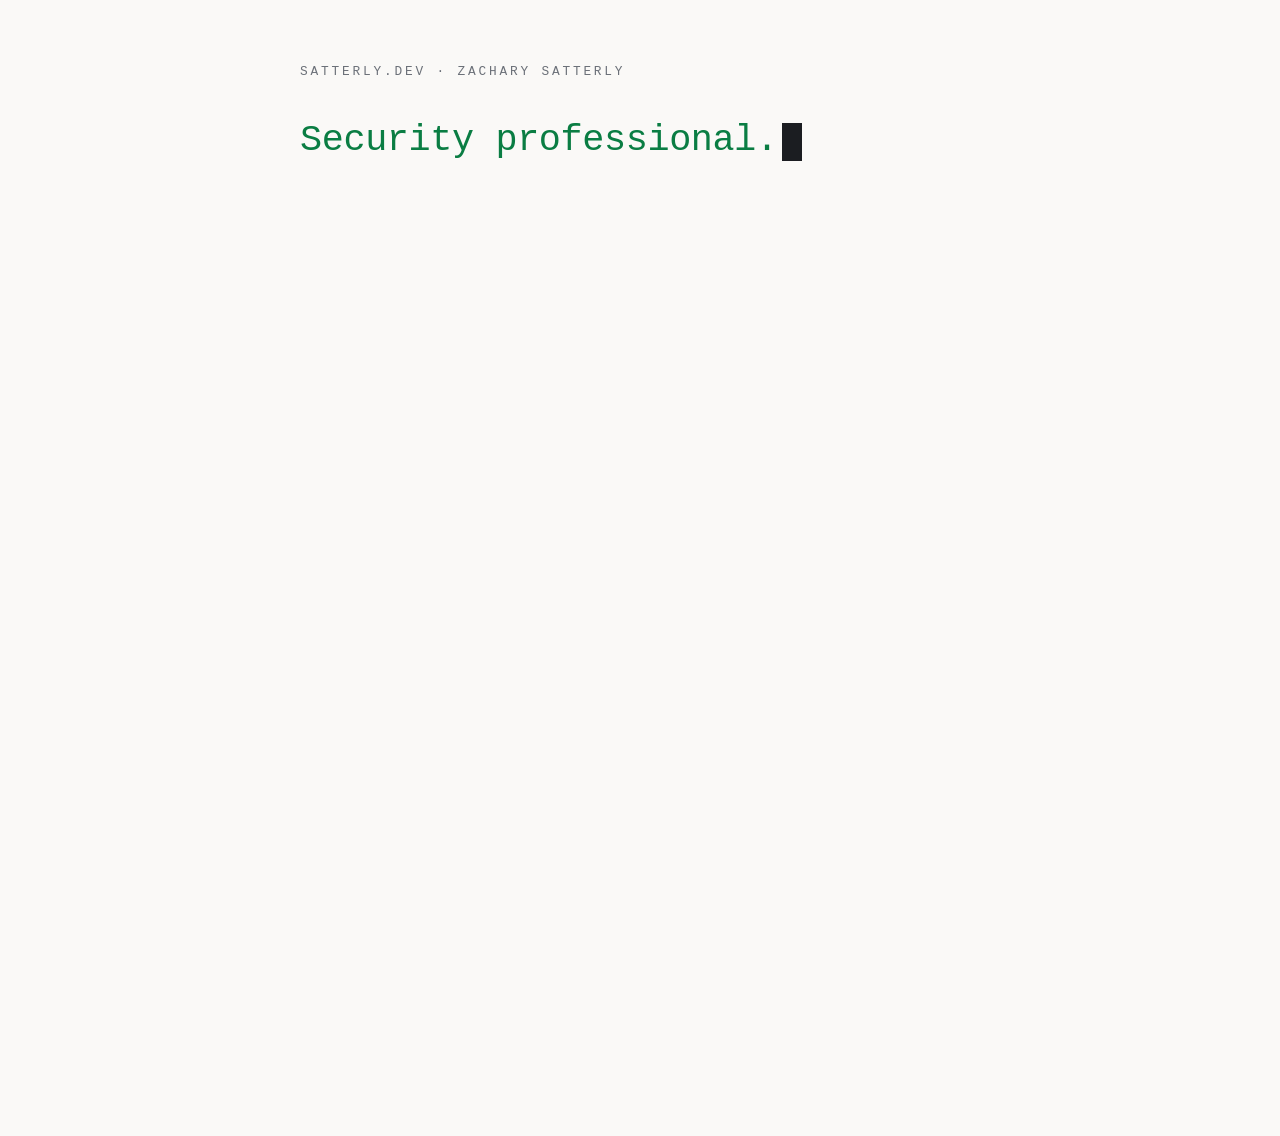
==== index.html @ 04067206 "homepage: series tagline under Writing, nagops as real Projects entry, post link live" ====
<!doctype html>
<html lang="en">
<head>
<meta charset="utf-8">
<meta name="viewport" content="width=device-width, initial-scale=1">
<title>Zachary Satterly — Security professional. AI developer.</title>
<meta name="description" content="Zachary Satterly. Security professional and AI developer.">
<meta property="og:title" content="Zachary Satterly">
<meta property="og:description" content="Security professional. AI developer.">
<style>
  :root {
    --bg: #0c0e12;
    --fg: #e8e6e1;
    --dim: #8a8f98;
    --faint: #3a3f47;
    --accent-sec: #7ee2a8;   /* security */
    --accent-ai: #8ab8ff;    /* AI */
    --mono: ui-monospace, "SF Mono", "JetBrains Mono", "Cascadia Code", Menlo, Consolas, monospace;
  }
  @media (prefers-color-scheme: light) {
    :root {
      --bg: #faf9f7;
      --fg: #1b1d21;
      --dim: #6b7078;
      --faint: #d8d5cf;
      --accent-sec: #0a7d43;
      --accent-ai: #1d5fd6;
    }
  }
  * { box-sizing: border-box; }
  html, body { margin: 0; padding: 0; }
  body {
    background: var(--bg);
    color: var(--fg);
    font-family: var(--mono);
    -webkit-font-smoothing: antialiased;
    display: flex;
    min-height: 100svh;
    align-items: center;
    justify-content: center;
  }
  main {
    width: min(680px, 92vw);
    padding: 4rem 0 5rem;
  }
  .kicker {
    font-size: 0.8rem;
    letter-spacing: 0.22em;
    text-transform: uppercase;
    color: var(--dim);
    margin: 0 0 2.2rem;
  }
  /* Typed headline. min-height is set at runtime from a pretext
     measurement of the FINAL text, so nothing below it shifts
     while the typewriter runs. */
  h1 {
    font-size: clamp(1.5rem, 4.6vw, 2.3rem);
    font-weight: 500;
    line-height: 1.45;
    margin: 0 0 1.6rem;
    letter-spacing: -0.01em;
  }
  h1 .sec { color: var(--accent-sec); }
  h1 .ai  { color: var(--accent-ai); }
  .caret {
    display: inline-block;
    width: 0.55em;
    height: 1.05em;
    margin-left: 0.12em;
    vertical-align: text-bottom;
    background: var(--fg);
    animation: blink 1.06s steps(1) infinite;
  }
  @keyframes blink { 50% { opacity: 0; } }
  .after-type { opacity: 0; transition: opacity 0.9s ease; }
  .after-type.show { opacity: 1; }
  .bio {
    font-size: 0.98rem;
    line-height: 1.75;
    color: var(--dim);
    margin: 0 0 2.6rem;
    max-width: 56ch;
  }
  .bio strong { color: var(--fg); font-weight: 500; }
  section h2 {
    font-size: 0.8rem;
    letter-spacing: 0.18em;
    text-transform: uppercase;
    color: var(--faint);
    margin: 2.4rem 0 0.9rem;
    font-weight: 500;
  }
  ul { list-style: none; margin: 0; padding: 0; }
  li { margin: 0.45rem 0; font-size: 0.95rem; line-height: 1.7; }
  a { color: var(--fg); text-decoration: none; border-bottom: 1px solid var(--faint); padding-bottom: 1px; }
  a:hover { border-bottom-color: var(--accent-ai); }
  .dim { color: var(--dim); }
  .placeholder { color: var(--dim); font-style: normal; }
  footer {
    margin-top: 3.4rem;
    padding-top: 1.2rem;
    border-top: 1px solid var(--faint);
    font-size: 0.78rem;
    color: var(--dim);
    line-height: 1.7;
  }
  footer a { color: var(--dim); }
  @media (prefers-reduced-motion: reduce) {
    .caret { animation: none; }
  }
</style>
</head>
<body>
<main>
  <p class="kicker">satterly.dev &middot; Zachary Satterly</p>

  <h1 id="headline" aria-label="Security professional. AI developer."><span id="typed"></span><span class="caret" id="caret" aria-hidden="true"></span></h1>

  <div class="after-type" id="rest">
    <p class="bio">
      Fifteen-plus years <strong>building and securing</strong> software:
      security programs stood up from zero, applications shipped, CI/CD
      supply chains hardened. Current focus is
      <strong>agent and AI security</strong>. The boundaries, the evals,
      the failure modes of systems that act on their own.
    </p>

    <section>
      <h2>Elsewhere</h2>
      <ul>
        <li><a href="https://github.com/ur-passwd-hash" rel="me">GitHub</a></li>
        <li><a href="mailto:zachary.satterly@gmail.com">zachary.satterly@gmail.com</a></li>
      </ul>
    </section>

    <section>
      <h2>Speaking</h2>
      <ul>
        <li>
          BSides Philadelphia 2023:
          <span class="dim">&ldquo;Whose Line is it Anyway? Attacks and Defenses in the Modern World of CI/CD&rdquo;</span>
        </li>
      </ul>
    </section>

    <section>
      <h2>Writing</h2>
      <p class="dim"><strong>build it &amp; secure it</strong> &mdash; agents build something real, I secure it and learn from it.</p>
      <ul>
        <li>
          <a href="/blog/done-isnt-safe/">Done isn't safe</a>
          <span class="dim">&middot; the agents shipped a site; the registry almost shipped a worm</span>
        </li>
        <li><a href="/blog/" class="dim">all posts &rarr;</a></li>
      </ul>
    </section>

    <section>
      <h2>Projects</h2>
      <ul id="projects">
        <li>
          <a href="https://nagops.com">nagops.com</a>
          <span class="dim">&middot; IS IT DONE YET? &mdash; the nag, gamified. Built by agents; being hardened in public.</span>
        </li>
        <!-- Template for future entries:
        <li><a href="https://github.com/USER/REPO">repo-name</a> <span class="dim">one-line description</span></li>
        -->
      </ul>
    </section>

    <footer>
      &copy; 2026 Zachary Satterly
    </footer>
  </div>
</main>

<script type="module" src="/main.js"></script>
</body>
</html>
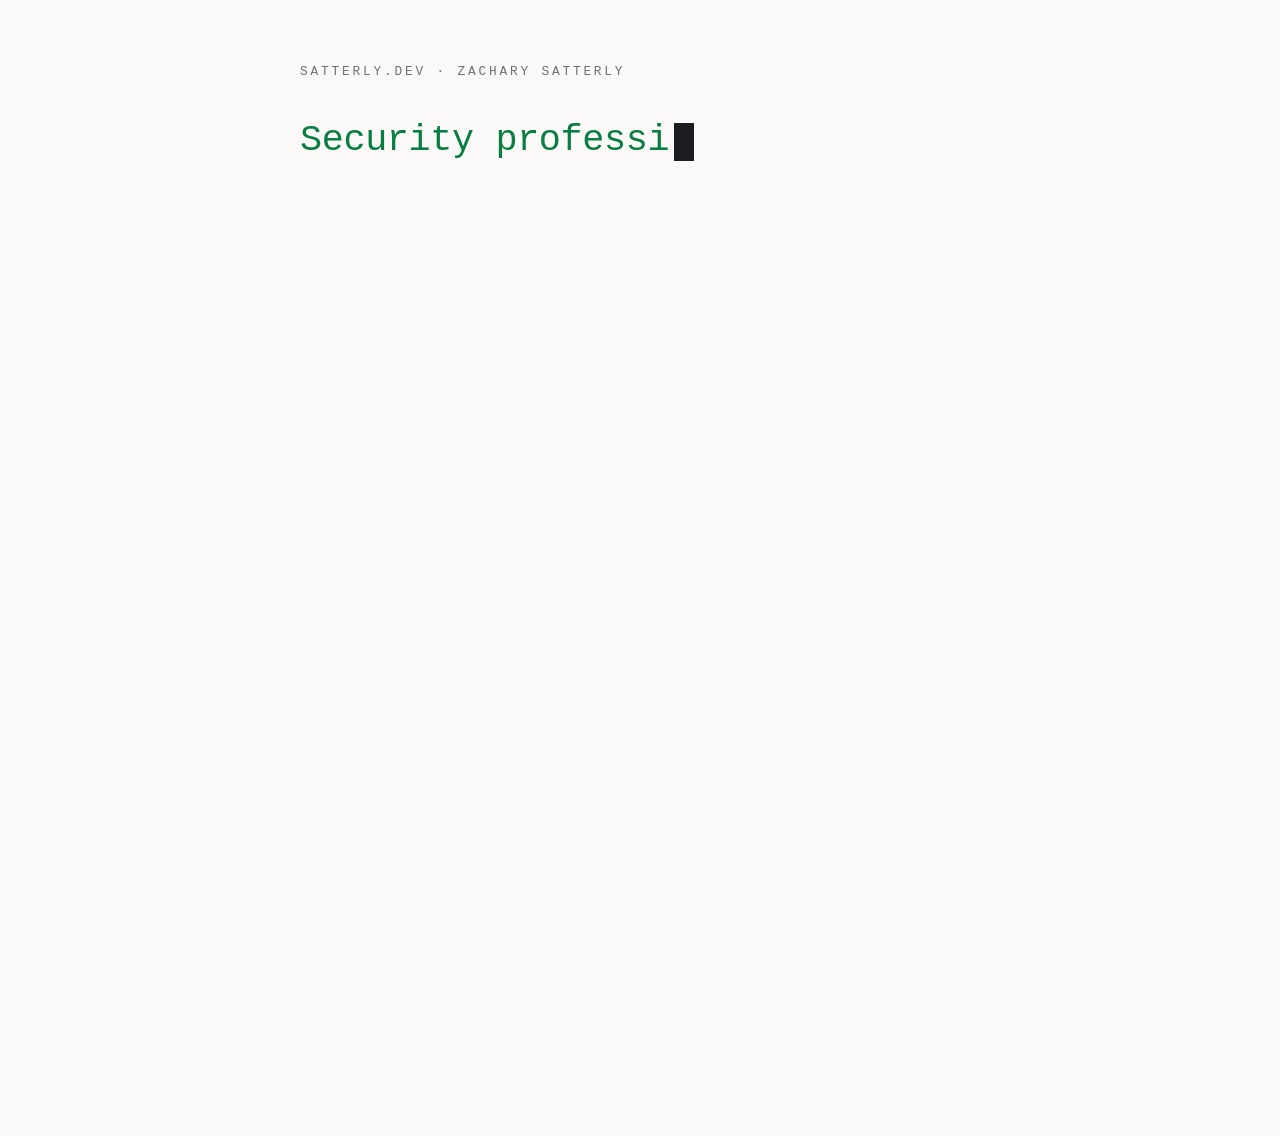
==== commit 90e786bd: "em-dash sweep: homepage, post, blog site_name" ====
--- a/index.html
+++ b/index.html
@@ -3,7 +3,7 @@
 <head>
 <meta charset="utf-8">
 <meta name="viewport" content="width=device-width, initial-scale=1">
-<title>Zachary Satterly — Security professional. AI developer.</title>
+<title>Zachary Satterly · Security professional. AI developer.</title>
 <meta name="description" content="Zachary Satterly. Security professional and AI developer.">
 <meta property="og:title" content="Zachary Satterly">
 <meta property="og:description" content="Security professional. AI developer.">
@@ -145,7 +145,7 @@
 
     <section>
       <h2>Writing</h2>
-      <p class="dim"><strong>build it &amp; secure it</strong> &mdash; agents build something real, I secure it and learn from it.</p>
+      <p class="dim"><strong>build it &amp; secure it</strong>: agents build something real, I secure it and learn from it.</p>
       <ul>
         <li>
           <a href="/blog/done-isnt-safe/">Done isn't safe</a>
@@ -160,7 +160,7 @@
       <ul id="projects">
         <li>
           <a href="https://nagops.com">nagops.com</a>
-          <span class="dim">&middot; IS IT DONE YET? &mdash; the nag, gamified. Built by agents; being hardened in public.</span>
+          <span class="dim">&middot; IS IT DONE YET? The nag, gamified. Built by agents; being hardened in public.</span>
         </li>
         <!-- Template for future entries:
         <li><a href="https://github.com/USER/REPO">repo-name</a> <span class="dim">one-line description</span></li>
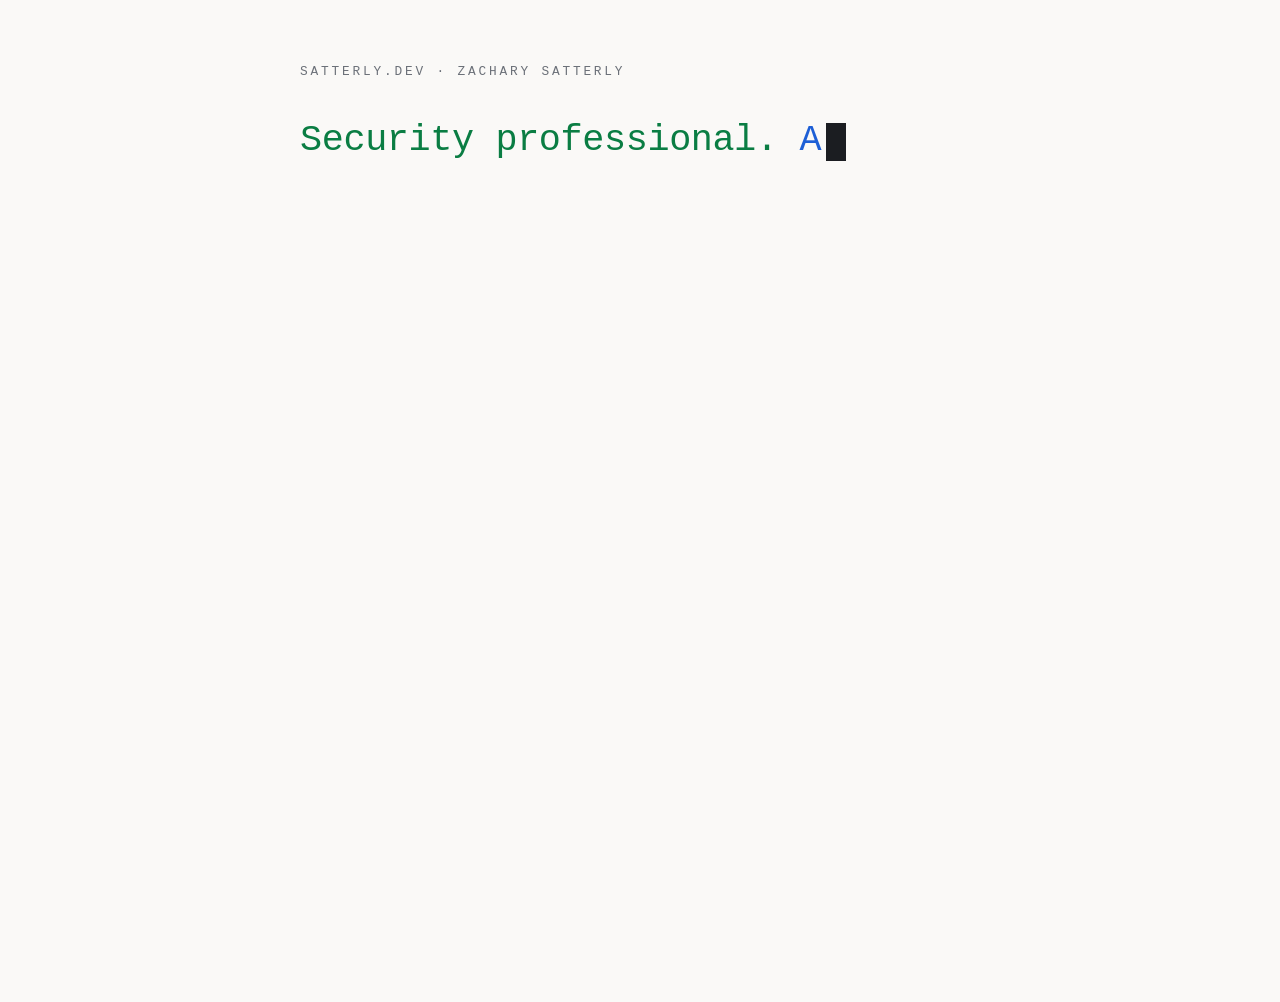
==== commit e2d6b80f: "homepage: cut the theme-explaining copy; nagops listed once, series named once as a label; bio trimm" ====
--- a/index.html
+++ b/index.html
@@ -120,9 +120,8 @@
     <p class="bio">
       Fifteen-plus years <strong>building and securing</strong> software:
       security programs stood up from zero, applications shipped, CI/CD
-      supply chains hardened. Current focus is
-      <strong>agent and AI security</strong>. The boundaries, the evals,
-      the failure modes of systems that act on their own.
+      supply chains hardened. Current focus:
+      <strong>agent and AI security</strong>.
     </p>
 
     <section>
@@ -145,11 +144,10 @@
 
     <section>
       <h2>Writing</h2>
-      <p class="dim"><strong>build it &amp; secure it</strong>: agents build something real, I secure it and learn from it.</p>
       <ul>
         <li>
           <a href="/blog/done-isnt-safe/">Done isn't safe</a>
-          <span class="dim">&middot; the agents shipped a site; the registry almost shipped a worm</span>
+          <span class="dim">&middot; build it &amp; secure it, part 1</span>
         </li>
         <li><a href="/blog/" class="dim">all posts &rarr;</a></li>
       </ul>
@@ -160,7 +158,7 @@
       <ul id="projects">
         <li>
           <a href="https://nagops.com">nagops.com</a>
-          <span class="dim">&middot; IS IT DONE YET? The nag, gamified. Built by agents; being hardened in public.</span>
+          <span class="dim">&middot; IS IT DONE YET?</span>
         </li>
         <!-- Template for future entries:
         <li><a href="https://github.com/USER/REPO">repo-name</a> <span class="dim">one-line description</span></li>
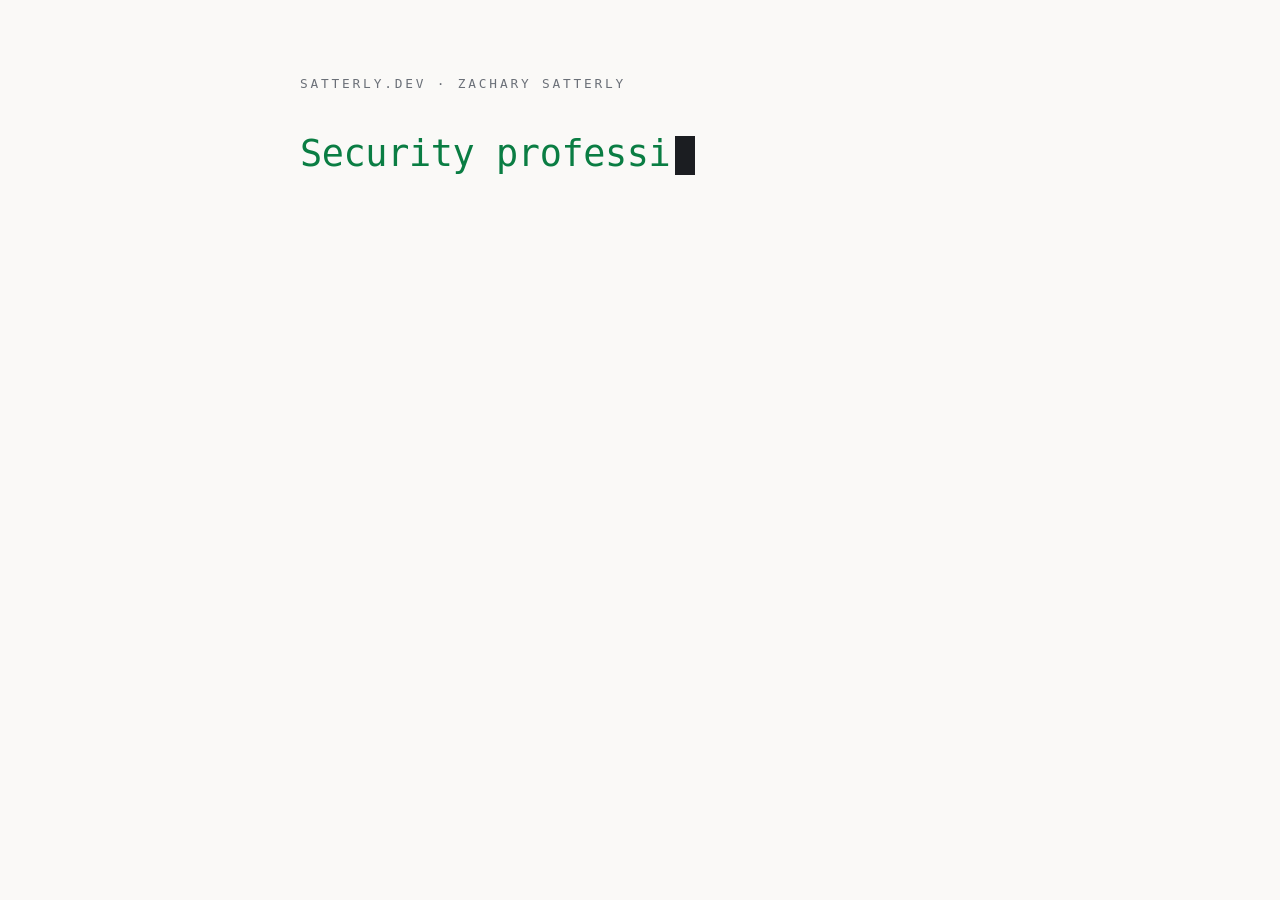
==== commit e6b6ecfc: "init launch: drop the blog, fix GitHub link, polish homepage - Remove MkDocs blog (blog-src/, requir" ====
--- a/index.html
+++ b/index.html
@@ -7,6 +7,10 @@
 <meta name="description" content="Zachary Satterly. Security professional and AI developer.">
 <meta property="og:title" content="Zachary Satterly">
 <meta property="og:description" content="Security professional. AI developer.">
+<meta property="og:url" content="https://satterly.dev/">
+<meta property="og:type" content="website">
+<link rel="canonical" href="https://satterly.dev/">
+<link rel="icon" href="/favicon.svg" type="image/svg+xml">
 <style>
   :root {
     --bg: #0c0e12;
@@ -61,7 +65,7 @@
     letter-spacing: -0.01em;
   }
   h1 .sec { color: var(--accent-sec); }
-  h1 .ai  { color: var(--accent-ai); }
+  h1 .ai  { color: var(--accent-ai); white-space: nowrap; }
   .caret {
     display: inline-block;
     width: 0.55em;
@@ -95,7 +99,6 @@
   a { color: var(--fg); text-decoration: none; border-bottom: 1px solid var(--faint); padding-bottom: 1px; }
   a:hover { border-bottom-color: var(--accent-ai); }
   .dim { color: var(--dim); }
-  .placeholder { color: var(--dim); font-style: normal; }
   footer {
     margin-top: 3.4rem;
     padding-top: 1.2rem;
@@ -127,7 +130,7 @@
     <section>
       <h2>Elsewhere</h2>
       <ul>
-        <li><a href="https://github.com/ur-passwd-hash" rel="me">GitHub</a></li>
+        <li><a href="https://github.com/zachary-satterly" rel="me">github.com/zachary-satterly</a></li>
         <li><a href="mailto:zachary.satterly@gmail.com">zachary.satterly@gmail.com</a></li>
       </ul>
     </section>
@@ -143,31 +146,17 @@
     </section>
 
     <section>
-      <h2>Writing</h2>
-      <ul>
-        <li>
-          <a href="/blog/done-isnt-safe/">Done isn't safe</a>
-          <span class="dim">&middot; build it &amp; secure it, part 1</span>
-        </li>
-        <li><a href="/blog/" class="dim">all posts &rarr;</a></li>
-      </ul>
-    </section>
-
-    <section>
       <h2>Projects</h2>
       <ul id="projects">
         <li>
           <a href="https://nagops.com">nagops.com</a>
           <span class="dim">&middot; IS IT DONE YET?</span>
         </li>
-        <!-- Template for future entries:
-        <li><a href="https://github.com/USER/REPO">repo-name</a> <span class="dim">one-line description</span></li>
-        -->
       </ul>
     </section>
 
     <footer>
-      &copy; 2026 Zachary Satterly
+      &copy; 2026 Zachary Satterly &middot; <a href="https://github.com/zachary-satterly/satterly-dev">source</a>
     </footer>
   </div>
 </main>
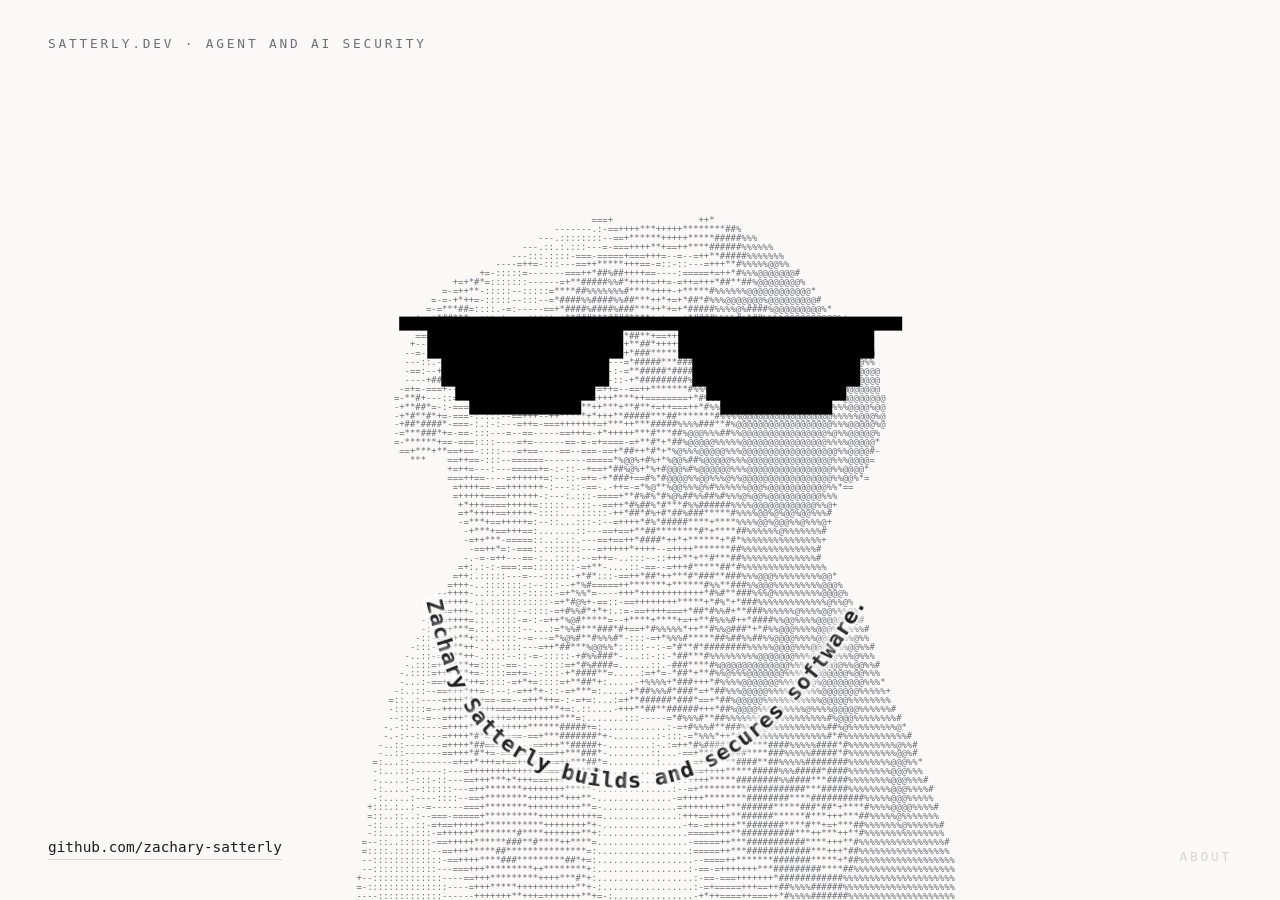
==== commit 932d01d1: "Landing page: bio as a draggable chain on a character-art dog - index.html + main.js: one sentence h" ====
--- a/index.html
+++ b/index.html
@@ -17,150 +17,49 @@
     --fg: #e8e6e1;
     --dim: #8a8f98;
     --faint: #3a3f47;
-    --accent-sec: #7ee2a8;   /* security */
-    --accent-ai: #8ab8ff;    /* AI */
+    --accent-sec: #7ee2a8;
     --mono: ui-monospace, "SF Mono", "JetBrains Mono", "Cascadia Code", Menlo, Consolas, monospace;
   }
   @media (prefers-color-scheme: light) {
-    :root {
-      --bg: #faf9f7;
-      --fg: #1b1d21;
-      --dim: #6b7078;
-      --faint: #d8d5cf;
-      --accent-sec: #0a7d43;
-      --accent-ai: #1d5fd6;
-    }
+    :root { --bg: #faf9f7; --fg: #1b1d21; --dim: #6b7078; --faint: #d8d5cf; --accent-sec: #0a7d43; }
   }
   * { box-sizing: border-box; }
-  html, body { margin: 0; padding: 0; }
+  html, body { margin: 0; height: 100%; }
   body {
-    background: var(--bg);
-    color: var(--fg);
-    font-family: var(--mono);
-    -webkit-font-smoothing: antialiased;
-    display: flex;
-    min-height: 100svh;
-    align-items: center;
-    justify-content: center;
+    background: var(--bg); color: var(--fg); font-family: var(--mono);
+    -webkit-font-smoothing: antialiased; overflow: hidden;
   }
-  main {
-    width: min(680px, 92vw);
-    padding: 4rem 0 5rem;
-  }
-  .kicker {
-    font-size: 0.8rem;
-    letter-spacing: 0.22em;
-    text-transform: uppercase;
-    color: var(--dim);
-    margin: 0 0 2.2rem;
-  }
-  /* Typed headline. min-height is set at runtime from a pretext
-     measurement of the FINAL text, so nothing below it shifts
-     while the typewriter runs. */
-  h1 {
-    font-size: clamp(1.5rem, 4.6vw, 2.3rem);
-    font-weight: 500;
-    line-height: 1.45;
-    margin: 0 0 1.6rem;
-    letter-spacing: -0.01em;
-  }
-  h1 .sec { color: var(--accent-sec); }
-  h1 .ai  { color: var(--accent-ai); white-space: nowrap; }
-  .caret {
-    display: inline-block;
-    width: 0.55em;
-    height: 1.05em;
-    margin-left: 0.12em;
-    vertical-align: text-bottom;
-    background: var(--fg);
-    animation: blink 1.06s steps(1) infinite;
-  }
-  @keyframes blink { 50% { opacity: 0; } }
-  .after-type { opacity: 0; transition: opacity 0.9s ease; }
-  .after-type.show { opacity: 1; }
-  .bio {
-    font-size: 0.98rem;
-    line-height: 1.75;
-    color: var(--dim);
-    margin: 0 0 2.6rem;
-    max-width: 56ch;
-  }
-  .bio strong { color: var(--fg); font-weight: 500; }
-  section h2 {
-    font-size: 0.8rem;
-    letter-spacing: 0.18em;
-    text-transform: uppercase;
-    color: var(--faint);
-    margin: 2.4rem 0 0.9rem;
-    font-weight: 500;
-  }
-  ul { list-style: none; margin: 0; padding: 0; }
-  li { margin: 0.45rem 0; font-size: 0.95rem; line-height: 1.7; }
-  a { color: var(--fg); text-decoration: none; border-bottom: 1px solid var(--faint); padding-bottom: 1px; }
-  a:hover { border-bottom-color: var(--accent-ai); }
-  .dim { color: var(--dim); }
-  footer {
-    margin-top: 3.4rem;
-    padding-top: 1.2rem;
-    border-top: 1px solid var(--faint);
-    font-size: 0.78rem;
-    color: var(--dim);
-    line-height: 1.7;
-  }
-  footer a { color: var(--dim); }
-  @media (prefers-reduced-motion: reduce) {
-    .caret { animation: none; }
-  }
+  #stage { position: fixed; inset: 0; touch-action: none; cursor: grab; user-select: none; -webkit-user-select: none; }
+  #stage.held { cursor: grabbing; }
+  .ch { position: absolute; left: 0; top: 0; white-space: pre; color: var(--fg); font-weight: 600; will-change: transform; line-height: 1; text-shadow: 0 0 .22em var(--bg), 0 0 .22em var(--bg), 0 0 .4em var(--bg), 0 0 .4em var(--bg), 0 0 .7em var(--bg), 0 0 .7em var(--bg); }
+  .dog { position: absolute; margin: 0; font-family: var(--mono); line-height: 1; white-space: pre; color: var(--dim); pointer-events: none; }
+  .dog b { font-weight: inherit; }
+  #dogL { display: none; }
+  @media (prefers-color-scheme: light) { #dogD { display: none; } #dogL { display: block; } }
+  #shades { position: absolute; left: 0; top: 0; overflow: visible; pointer-events: none; will-change: transform; }
+  #shades rect { fill: #000; shape-rendering: crispEdges; }
+  .label { position: fixed; font-size: 0.8rem; letter-spacing: 0.22em; text-transform: uppercase; color: var(--dim); margin: 0; }
+  #kicker { left: clamp(20px, 4vw, 48px); top: clamp(20px, 4vh, 40px); }
+  nav { position: fixed; left: clamp(20px, 4vw, 48px); bottom: clamp(20px, 4vh, 40px); font-size: 0.9rem; line-height: 1.9; }
+  nav a { display: table; color: var(--fg); text-decoration: none; border-bottom: 1px solid var(--faint); line-height: 1.5; margin: .25rem 0; }
+  nav a:hover { border-bottom-color: var(--accent-sec); }
+  a:focus-visible { outline: 1px solid var(--fg); outline-offset: 4px; }
+  @media (max-width: 1040px) { nav { bottom: auto; top: calc(clamp(20px, 4vh, 40px) + 1.8rem); } #about { bottom: auto; top: calc(clamp(20px, 4vh, 40px) + 2.15rem); } }
+  @media (max-width: 640px) { .label { font-size: 0.72rem; letter-spacing: 0.14em; } }
+  #about { position: fixed; right: clamp(20px, 4vw, 48px); bottom: clamp(20px, 4vh, 40px); font-size: 0.8rem; letter-spacing: 0.22em; text-transform: uppercase; color: var(--faint); text-decoration: none; }
+  #about:hover, #about:focus-visible { color: var(--dim); }
+  .sr { position: absolute; width: 1px; height: 1px; overflow: hidden; clip-path: inset(50%); }
 </style>
 </head>
 <body>
-<main>
-  <p class="kicker">satterly.dev &middot; Zachary Satterly</p>
+<h1 class="sr">Zachary Satterly builds and secures software. Now: agent and AI security. The sentence hangs as a chain around the neck of a dog in black sunglasses.</h1>
+<div id="stage" aria-hidden="true"></div>
+<p class="label" id="kicker">satterly.dev &middot; agent and AI security</p>
+<nav>
+  <a href="https://github.com/zachary-satterly" rel="me">github.com/zachary-satterly</a>
+</nav>
+<a id="about" href="/about">about</a>
 
-  <h1 id="headline" aria-label="Security professional. AI developer."><span id="typed"></span><span class="caret" id="caret" aria-hidden="true"></span></h1>
-
-  <div class="after-type" id="rest">
-    <p class="bio">
-      Fifteen-plus years <strong>building and securing</strong> software:
-      security programs stood up from zero, applications shipped, CI/CD
-      supply chains hardened. Current focus:
-      <strong>agent and AI security</strong>.
-    </p>
-
-    <section>
-      <h2>Elsewhere</h2>
-      <ul>
-        <li><a href="https://github.com/zachary-satterly" rel="me">github.com/zachary-satterly</a></li>
-        <li><a href="mailto:zachary.satterly@gmail.com">zachary.satterly@gmail.com</a></li>
-      </ul>
-    </section>
-
-    <section>
-      <h2>Speaking</h2>
-      <ul>
-        <li>
-          BSides Philadelphia 2023:
-          <span class="dim">&ldquo;Whose Line is it Anyway? Attacks and Defenses in the Modern World of CI/CD&rdquo;</span>
-        </li>
-      </ul>
-    </section>
-
-    <section>
-      <h2>Projects</h2>
-      <ul id="projects">
-        <li>
-          <a href="https://nagops.com">nagops.com</a>
-          <span class="dim">&middot; IS IT DONE YET?</span>
-        </li>
-      </ul>
-    </section>
-
-    <footer>
-      &copy; 2026 Zachary Satterly &middot; <a href="https://github.com/zachary-satterly/satterly-dev">source</a>
-    </footer>
-  </div>
-</main>
-
-<script type="module" src="/main.js"></script>
+<script src="/main.js"></script>
 </body>
 </html>
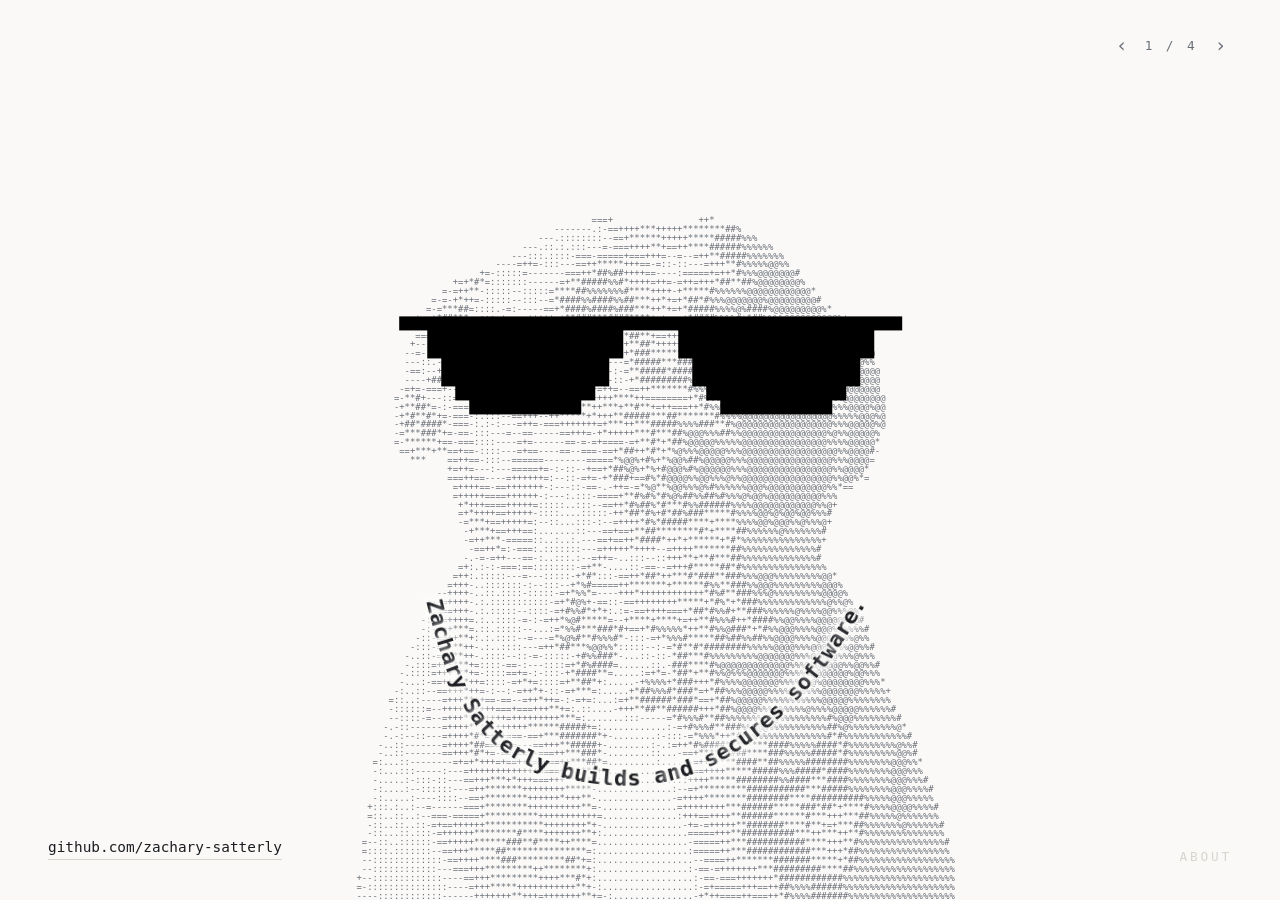
==== commit 9b581bb3: "Landing page: four dogs in character art, each with its own interaction - Scene 1: chain and sunglas" ====
--- a/index.html
+++ b/index.html
@@ -29,35 +29,45 @@
     background: var(--bg); color: var(--fg); font-family: var(--mono);
     -webkit-font-smoothing: antialiased; overflow: hidden;
   }
-  #stage { position: fixed; inset: 0; touch-action: none; cursor: grab; user-select: none; -webkit-user-select: none; }
+  #stage { position: fixed; inset: 0; overflow: hidden; touch-action: none; cursor: grab; user-select: none; -webkit-user-select: none; }
   #stage.held { cursor: grabbing; }
-  .ch { position: absolute; left: 0; top: 0; white-space: pre; color: var(--fg); font-weight: 600; will-change: transform; line-height: 1; text-shadow: 0 0 .22em var(--bg), 0 0 .22em var(--bg), 0 0 .4em var(--bg), 0 0 .4em var(--bg), 0 0 .7em var(--bg), 0 0 .7em var(--bg); }
+  .ch { position: absolute; left: 0; top: 0; white-space: pre; color: var(--fg); font-weight: 600; will-change: transform; line-height: 1; pointer-events: none; text-shadow: 0 0 .22em var(--bg), 0 0 .22em var(--bg), 0 0 .4em var(--bg), 0 0 .4em var(--bg), 0 0 .7em var(--bg), 0 0 .7em var(--bg); }
   .dog { position: absolute; margin: 0; font-family: var(--mono); line-height: 1; white-space: pre; color: var(--dim); pointer-events: none; }
-  .dog b { font-weight: inherit; }
-  #dogL { display: none; }
-  @media (prefers-color-scheme: light) { #dogD { display: none; } #dogL { display: block; } }
-  #shades { position: absolute; left: 0; top: 0; overflow: visible; pointer-events: none; will-change: transform; }
-  #shades rect { fill: #000; shape-rendering: crispEdges; }
+  .dog.light { display: none; }
+  @media (prefers-color-scheme: light) { .dog.dark { display: none; } .dog.light { display: block; } }
+  .prop { position: absolute; left: 0; top: 0; overflow: visible; pointer-events: none; will-change: transform; }
+  .prop rect { fill: #000; shape-rendering: crispEdges; }
+  .prop.gold path { fill: #d9a520; }
+  .crit { position: absolute; left: 0; top: 0; line-height: 1; font-weight: 700; color: var(--accent-sec); pointer-events: none; will-change: transform; text-shadow: 0 0 .3em var(--bg), 0 0 .3em var(--bg); }
+  .crit.got { color: var(--fg); }
+  .tally { position: absolute; left: 50%; bottom: clamp(20px, 4vh, 40px); transform: translateX(-50%); white-space: nowrap; text-shadow: 0 0 .5em var(--bg), 0 0 .5em var(--bg), 0 0 1em var(--bg); }
+  .heart { position: absolute; left: 0; top: 0; pointer-events: none; }
+  .heart rect { fill: #e5484d; shape-rendering: crispEdges; }
+  .line { position: absolute; margin: 0; transform: translateX(-50%); white-space: nowrap; font-weight: 600; color: var(--faint); pointer-events: none; text-shadow: 0 0 .3em var(--bg), 0 0 .3em var(--bg), 0 0 .6em var(--bg), 0 0 .6em var(--bg); }
+  .line b { color: var(--fg); font-weight: inherit; }
+  #pager { right: clamp(20px, 4vw, 48px); top: clamp(20px, 4vh, 40px); display: flex; gap: .9em; align-items: center; }
+  #pager button { font: inherit; color: var(--dim); background: none; border: 0; padding: 0 .3em; cursor: pointer; font-size: 1.2rem; line-height: 1; letter-spacing: 0; }
+  #pager button:hover { color: var(--fg); }
+  button:focus-visible { outline: 1px solid var(--fg); outline-offset: 4px; }
   .label { position: fixed; font-size: 0.8rem; letter-spacing: 0.22em; text-transform: uppercase; color: var(--dim); margin: 0; }
-  #kicker { left: clamp(20px, 4vw, 48px); top: clamp(20px, 4vh, 40px); }
   nav { position: fixed; left: clamp(20px, 4vw, 48px); bottom: clamp(20px, 4vh, 40px); font-size: 0.9rem; line-height: 1.9; }
   nav a { display: table; color: var(--fg); text-decoration: none; border-bottom: 1px solid var(--faint); line-height: 1.5; margin: .25rem 0; }
   nav a:hover { border-bottom-color: var(--accent-sec); }
   a:focus-visible { outline: 1px solid var(--fg); outline-offset: 4px; }
-  @media (max-width: 1040px) { nav { bottom: auto; top: calc(clamp(20px, 4vh, 40px) + 1.8rem); } #about { bottom: auto; top: calc(clamp(20px, 4vh, 40px) + 2.15rem); } }
-  @media (max-width: 640px) { .label { font-size: 0.72rem; letter-spacing: 0.14em; } }
   #about { position: fixed; right: clamp(20px, 4vw, 48px); bottom: clamp(20px, 4vh, 40px); font-size: 0.8rem; letter-spacing: 0.22em; text-transform: uppercase; color: var(--faint); text-decoration: none; }
   #about:hover, #about:focus-visible { color: var(--dim); }
   .sr { position: absolute; width: 1px; height: 1px; overflow: hidden; clip-path: inset(50%); }
+  @media (max-width: 1040px) { nav { bottom: auto; top: calc(clamp(20px, 4vh, 40px) - .45rem); } #about { bottom: auto; top: clamp(20px, 4vh, 40px); } #pager { top: auto; bottom: clamp(20px, 4vh, 40px); } }
+  @media (max-width: 640px) { .label { font-size: 0.72rem; letter-spacing: 0.14em; } }
 </style>
 </head>
 <body>
-<h1 class="sr">Zachary Satterly builds and secures software. Now: agent and AI security. The sentence hangs as a chain around the neck of a dog in black sunglasses.</h1>
+<h1 class="sr">Zachary Satterly builds and secures software. Now: agent and AI security. Each sentence sits with a character-art dog: Fifteen-plus years. Still on watch. He hunts bugs. I hunt squirrels. Say hello on GitHub.</h1>
 <div id="stage" aria-hidden="true"></div>
-<p class="label" id="kicker">satterly.dev &middot; agent and AI security</p>
 <nav>
   <a href="https://github.com/zachary-satterly" rel="me">github.com/zachary-satterly</a>
 </nav>
+<p class="label" id="pager"><button id="prev" aria-label="Previous dog">&lsaquo;</button><span id="count">1 / 4</span><button id="next" aria-label="Next dog">&rsaquo;</button></p>
 <a id="about" href="/about">about</a>
 
 <script src="/main.js"></script>
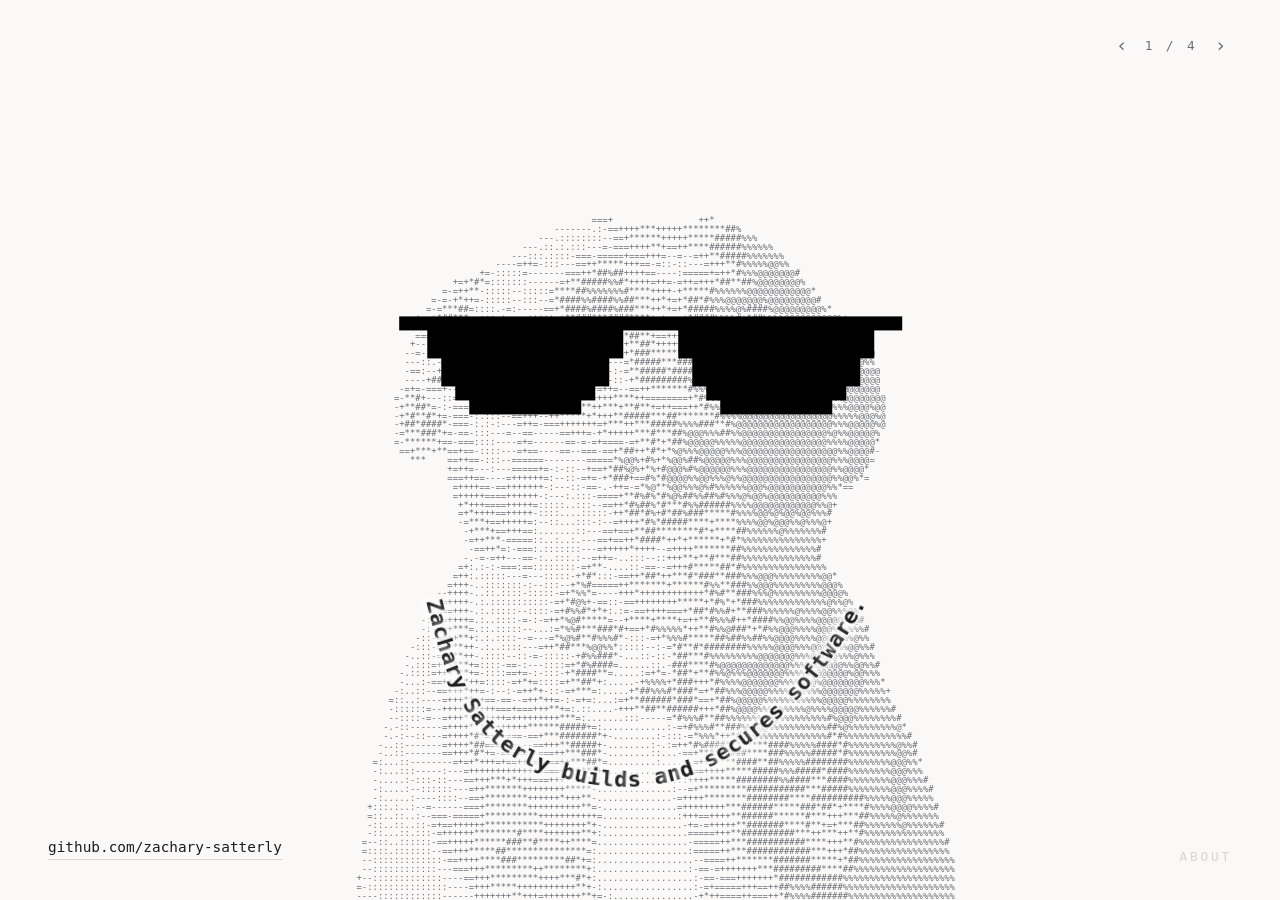
==== commit 6d3f92ea: "Version the script URL so browsers with the old main.js cached load the new one Co-Authored-By: Clau" ====
--- a/index.html
+++ b/index.html
@@ -70,6 +70,6 @@
 <p class="label" id="pager"><button id="prev" aria-label="Previous dog">&lsaquo;</button><span id="count">1 / 4</span><button id="next" aria-label="Next dog">&rsaquo;</button></p>
 <a id="about" href="/about">about</a>
 
-<script src="/main.js"></script>
+<script src="/main.js?v=2"></script>
 </body>
 </html>
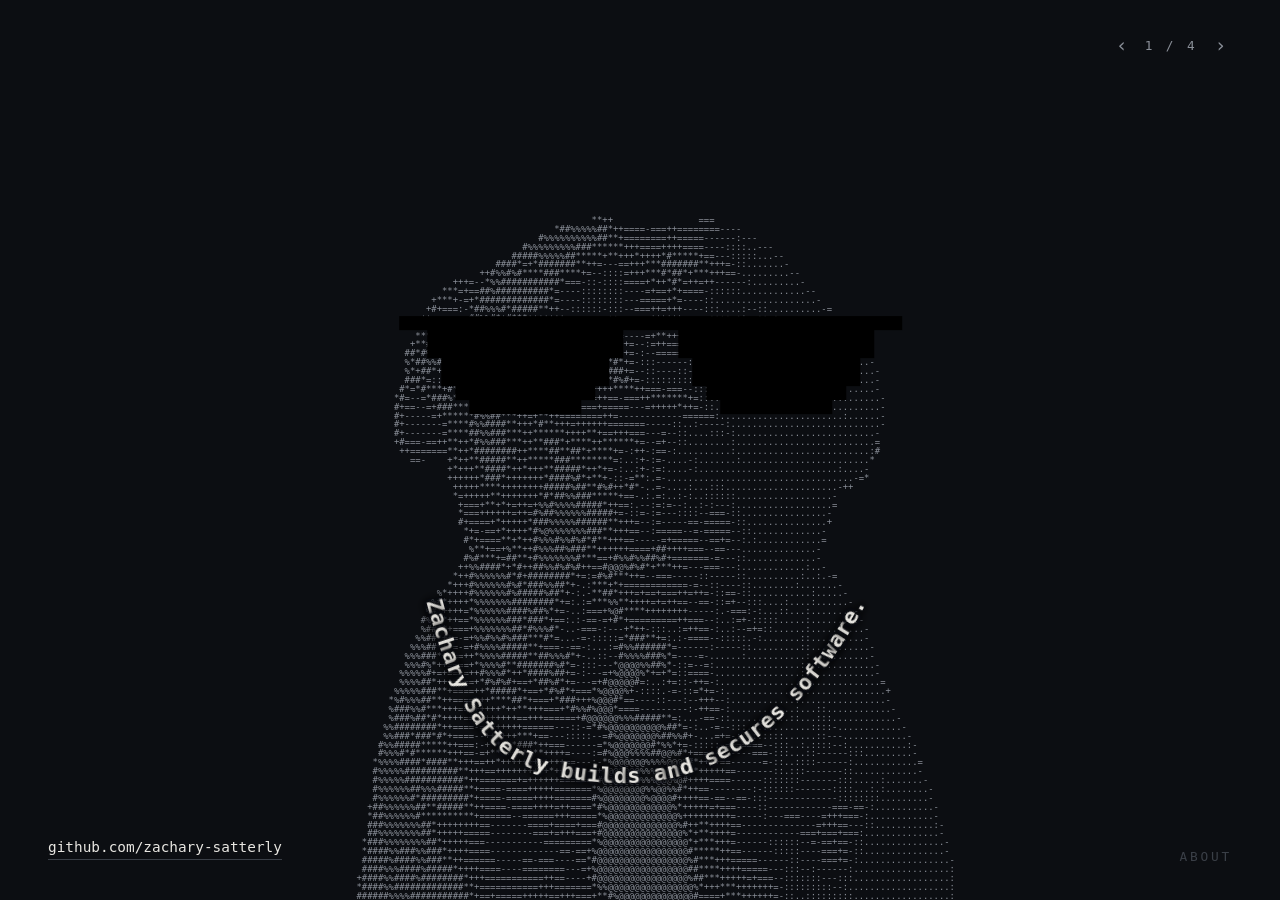
==== commit 2a6bbc6f: "Always use the dark theme; remove the line on the second dog Co-Authored-By: Claude Opus 5.5 <norepl" ====
--- a/index.html
+++ b/index.html
@@ -13,15 +13,13 @@
 <link rel="icon" href="/favicon.svg" type="image/svg+xml">
 <style>
   :root {
+    color-scheme: dark;
     --bg: #0c0e12;
     --fg: #e8e6e1;
     --dim: #8a8f98;
     --faint: #3a3f47;
     --accent-sec: #7ee2a8;
     --mono: ui-monospace, "SF Mono", "JetBrains Mono", "Cascadia Code", Menlo, Consolas, monospace;
-  }
-  @media (prefers-color-scheme: light) {
-    :root { --bg: #faf9f7; --fg: #1b1d21; --dim: #6b7078; --faint: #d8d5cf; --accent-sec: #0a7d43; }
   }
   * { box-sizing: border-box; }
   html, body { margin: 0; height: 100%; }
@@ -34,7 +32,6 @@
   .ch { position: absolute; left: 0; top: 0; white-space: pre; color: var(--fg); font-weight: 600; will-change: transform; line-height: 1; pointer-events: none; text-shadow: 0 0 .22em var(--bg), 0 0 .22em var(--bg), 0 0 .4em var(--bg), 0 0 .4em var(--bg), 0 0 .7em var(--bg), 0 0 .7em var(--bg); }
   .dog { position: absolute; margin: 0; font-family: var(--mono); line-height: 1; white-space: pre; color: var(--dim); pointer-events: none; }
   .dog.light { display: none; }
-  @media (prefers-color-scheme: light) { .dog.dark { display: none; } .dog.light { display: block; } }
   .prop { position: absolute; left: 0; top: 0; overflow: visible; pointer-events: none; will-change: transform; }
   .prop rect { fill: #000; shape-rendering: crispEdges; }
   .prop.gold path { fill: #d9a520; }
@@ -62,7 +59,7 @@
 </style>
 </head>
 <body>
-<h1 class="sr">Zachary Satterly builds and secures software. Now: agent and AI security. Each sentence sits with a character-art dog: Fifteen-plus years. Still on watch. He hunts bugs. I hunt squirrels. Say hello on GitHub.</h1>
+<h1 class="sr">Zachary Satterly builds and secures software. Now: agent and AI security. Each sentence sits with a character-art dog: He hunts bugs. I hunt squirrels. Say hello on GitHub.</h1>
 <div id="stage" aria-hidden="true"></div>
 <nav>
   <a href="https://github.com/zachary-satterly" rel="me">github.com/zachary-satterly</a>
@@ -70,6 +67,6 @@
 <p class="label" id="pager"><button id="prev" aria-label="Previous dog">&lsaquo;</button><span id="count">1 / 4</span><button id="next" aria-label="Next dog">&rsaquo;</button></p>
 <a id="about" href="/about">about</a>
 
-<script src="/main.js?v=2"></script>
+<script src="/main.js?v=3"></script>
 </body>
 </html>
